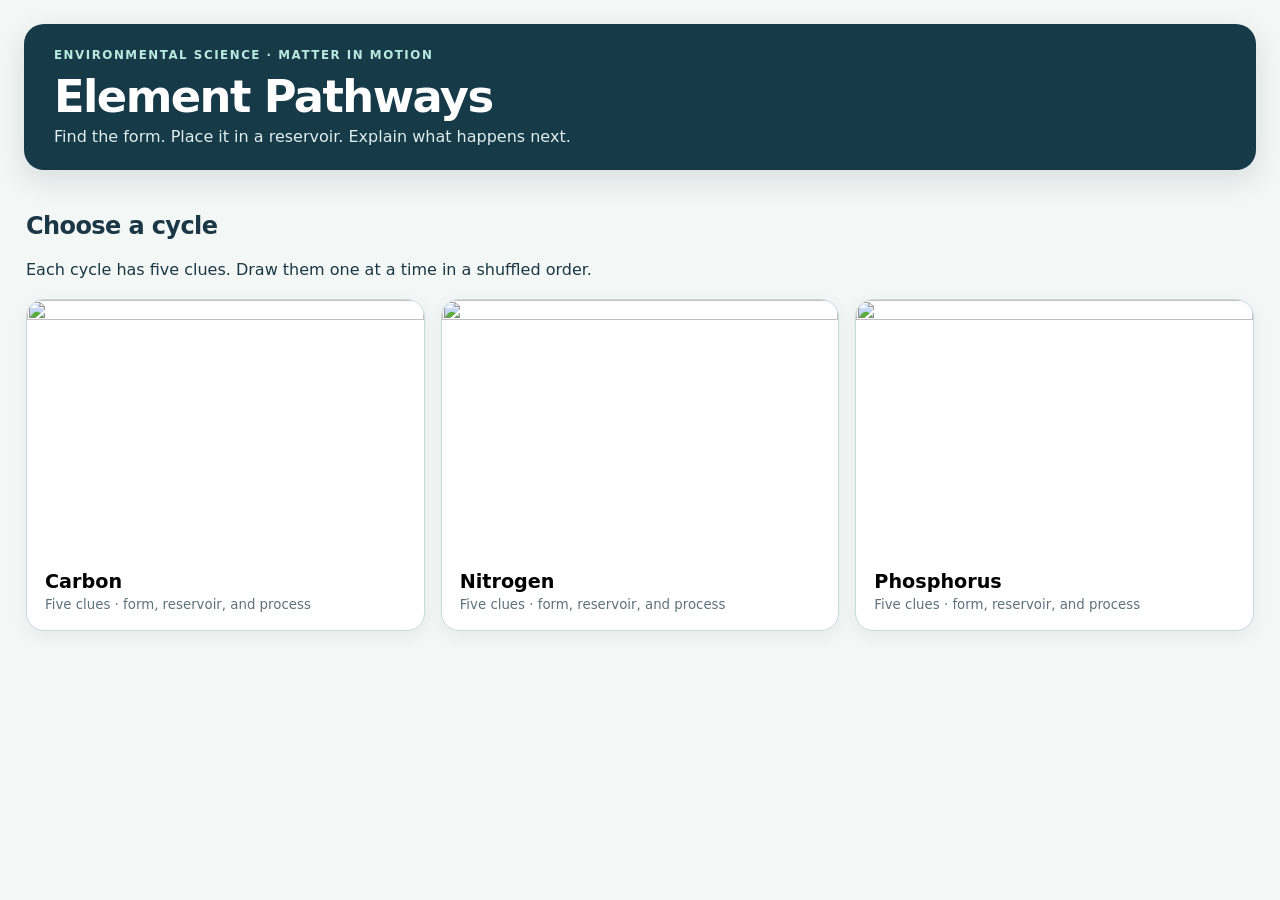
==== index.html @ eac4a528 "Add files via upload" ====
<!doctype html>
<html lang="en">
<head>
  <meta charset="utf-8">
  <meta name="viewport" content="width=device-width, initial-scale=1">
  <meta name="theme-color" content="#173a49">
  <title>Element Pathways</title>
  <link rel="stylesheet" href="styles.css">
  <script src="game.js" defer></script>
</head>
<body>
  <main class="shell">
    <header class="masthead"><div><p class="eyebrow">Environmental science · matter in motion</p><h1>Element Pathways</h1><p>Find the form. Place it in a reservoir. Explain what happens next.</p></div><button id="change-cycle" class="ghost" hidden>Change cycle</button></header>
    <section id="chooser" aria-labelledby="choose-title">
      <h2 id="choose-title">Choose a cycle</h2><p>Each cycle has five clues. Draw them one at a time in a shuffled order.</p>
      <div id="cycle-choices" class="cycle-choices"></div>
    </section>
    <section id="game" hidden aria-label="Cycle game">
      <div class="status"><div><span id="cycle-name" class="tag"></span><strong id="progress-text"></strong></div><div id="progress-dots" class="progress-dots" aria-label="Progress"></div></div>
      <div class="layout">
        <section class="workbench">
          <div class="diagram-heading"><h2>Where does it belong?</h2><p>Select a form, then click a labeled spot on the landscape. You can also drag a form onto a spot.</p></div>
          <div id="scene" class="scene"><img id="scene-image" alt="Blank cycle landscape" draggable="false"><div id="hotspots" class="hotspots"></div></div>
          <p class="scene-note">Locations are simplified examples of reservoirs. Several forms can belong to the same reservoir.</p>
        </section>
        <aside class="panel">
          <div class="card-top"><span class="pill">CLUE</span><span id="card-number"></span></div>
          <h2 id="clue-title"></h2><p id="clue-text" class="clue-text"></p>
          <div id="form-stage"><h3>1. Choose the form</h3><div id="form-options" class="form-options"></div><p id="form-hint" class="hint">Then choose its location on the image.</p></div>
          <div id="feedback" class="feedback" role="status" aria-live="polite"></div>
          <div id="reveal" class="reveal" hidden><div class="card-top"><span class="pill warm">TURN OVER THE CARD</span></div><p id="reveal-text"></p><h3 id="bonus-title">Think it through</h3><p id="bonus-question"></p><div id="bonus-options" class="bonus-options"></div><p id="bonus-feedback" class="bonus-feedback" aria-live="polite"></p><button id="next-button" class="primary" hidden>Next clue</button></div>
        </aside>
      </div>
      <section id="complete" class="complete" hidden><h2>Cycle complete</h2><p id="complete-summary"></p><button id="restart-cycle" class="primary">Play this cycle again</button><button id="pick-cycle" class="secondary">Choose another cycle</button></section>
    </section>
  </main>
</body>
</html>
---- styles.css ----
:root{font-family:system-ui,-apple-system,Segoe UI,Roboto,sans-serif;color:#1b3745;background:#f3f7f5}*{box-sizing:border-box}body{margin:0}button{font:inherit;cursor:pointer}button:focus-visible{outline:3px solid #e49a34;outline-offset:3px}.shell{max-width:1320px;margin:auto;padding:24px}.masthead{background:#173a49;color:white;padding:24px 30px;border-radius:20px;display:flex;align-items:flex-start;justify-content:space-between;gap:20px;box-shadow:0 10px 28px #16374620}.eyebrow{text-transform:uppercase;letter-spacing:.13em;font-size:.74rem;font-weight:700;color:#b7e9df;margin:0 0 8px}h1{font-size:clamp(1.8rem,4vw,2.8rem);margin:0 0 4px;letter-spacing:-.035em}.masthead p:last-child{margin:0;color:#dfeded}h2{letter-spacing:-.025em}#chooser{padding:22px 2px}.cycle-choices{display:grid;grid-template-columns:repeat(3,minmax(0,1fr));gap:16px;margin-top:20px}.cycle-choice{border:1px solid #c8d9dc;border-radius:18px;background:white;overflow:hidden;text-align:left;padding:0;box-shadow:0 5px 17px #173a4910;transition:transform .15s,box-shadow .15s}.cycle-choice:hover{transform:translateY(-3px);box-shadow:0 10px 20px #173a4920}.cycle-choice img{width:100%;aspect-ratio:1.55;object-fit:cover}.cycle-choice span{display:block;padding:14px 18px 18px}.cycle-choice strong{font-size:1.2rem}.cycle-choice small{display:block;color:#5d727b;margin-top:4px}.ghost{border:1px solid #a3c5c5;color:white;background:transparent;padding:9px 14px;border-radius:10px;white-space:nowrap}.status{display:flex;align-items:center;justify-content:space-between;gap:12px;margin:20px 0 12px}.status>div:first-child{display:flex;align-items:center;gap:12px}.tag{background:#d9ecea;color:#115c60;padding:6px 11px;border-radius:30px;font-weight:800}.progress-dots{display:flex;gap:6px}.progress-dots i{width:10px;height:10px;background:#c8d8d8;border-radius:50%}.progress-dots i.done{background:#188e83}.layout{display:grid;grid-template-columns:minmax(0,1.45fr) minmax(320px,1fr);gap:18px;align-items:start}.workbench,.panel,.complete{background:white;border:1px solid #d5e1e2;border-radius:18px;box-shadow:0 5px 18px #1637460b}.workbench{padding:14px}.diagram-heading{padding:2px 6px 12px}.diagram-heading h2{margin:0 0 2px;font-size:1.2rem}.diagram-heading p,.scene-note{font-size:.9rem;color:#536973;margin:0}.scene{position:relative;width:100%;border-radius:12px;overflow:hidden;background:#e6f4f6;line-height:0}.scene img{width:100%;height:auto;display:block}.hotspots{position:absolute;inset:0;pointer-events:none}.hotspot{pointer-events:auto;position:absolute;transform:translate(-50%,-50%);display:flex;align-items:center;gap:4px;background:#fffdf2e8;border:1.5px solid #214b58;border-radius:30px;padding:4px 7px;box-shadow:0 2px 5px #153e4780;color:#183c48;font-weight:750;font-size:clamp(.53rem,.82vw,.74rem);line-height:1.1;max-width:25%;text-align:left}.hotspot:before{content:'';flex:none;width:7px;height:7px;background:#d58328;border-radius:50%}.hotspot:hover,.hotspot:focus-visible{background:#fff0be;z-index:5}.hotspot.correct{background:#c9f0df;border-color:#208260}.hotspot.wrong{background:#ffd5ce;border-color:#bb4834}.placed{position:absolute;transform:translate(-50%,0);max-width:22%;border-radius:6px;padding:3px 5px;background:#173a49e8;color:white;font-weight:700;font-size:clamp(.49rem,.76vw,.69rem);line-height:1.1;white-space:normal;pointer-events:none}.scene-note{padding:10px 6px 0}.panel{padding:22px;min-height:460px}.card-top{display:flex;align-items:center;justify-content:space-between;color:#6b7f85;font-size:.84rem;font-weight:700}.pill{display:inline-block;background:#d8e9e8;color:#12666b;padding:4px 9px;border-radius:30px;font-size:.73rem;letter-spacing:.08em}.pill.warm{background:#f8e6c7;color:#784908}.panel h2{font-size:1.4rem;margin:13px 0 8px}.clue-text{font-size:1.04rem;line-height:1.55;margin:0 0 20px}.panel h3{font-size:1rem;margin:16px 0 10px}.form-options,.bonus-options{display:grid;gap:8px}.form-options{grid-template-columns:repeat(2,minmax(0,1fr))}.form-option,.bonus-option{border:1px solid #adc5c8;background:#f8fbfa;color:#183b48;border-radius:10px;padding:9px 10px;text-align:left;line-height:1.25}.form-option:hover,.bonus-option:hover,.form-option.selected{border-color:#0e7f7d;background:#dff2eb}.form-option.selected{box-shadow:inset 0 0 0 1px #0e7f7d}.form-option:disabled,.bonus-option:disabled{cursor:default;opacity:.75}.hint{font-size:.85rem;color:#667b80;margin:10px 0}.feedback{min-height:24px;color:#9c3e2c;font-weight:650;margin-top:12px}.feedback.good{color:#197354}.reveal{border-top:1px solid #d5e3e3;margin-top:14px;padding-top:17px}.reveal p{line-height:1.5}.bonus-option.correct{border-color:#24835d;background:#d9f2e4}.bonus-option.incorrect{border-color:#bd553e;background:#ffe4de}.bonus-feedback{min-height:22px;font-weight:650}.primary,.secondary{border:0;border-radius:10px;padding:11px 17px;font-weight:750;margin:8px 8px 0 0}.primary{background:#147c78;color:white}.secondary{background:#e1edeb;color:#164e55}.complete{padding:22px;margin-top:18px}.complete h2{margin-top:0}@media(max-width:820px){.shell{padding:10px}.masthead{border-radius:14px;padding:17px}.cycle-choices{grid-template-columns:1fr}.cycle-choice{display:flex}.cycle-choice img{width:34%;aspect-ratio:1.3}.layout{grid-template-columns:1fr}.panel{min-height:0}.hotspot{font-size:clamp(.44rem,1.7vw,.7rem);padding:2px 4px;max-width:27%}.hotspot:before{width:5px;height:5px}.placed{font-size:clamp(.42rem,1.5vw,.65rem)}.form-options{grid-template-columns:repeat(2,minmax(0,1fr))}}@media(max-width:440px){.hotspot{font-size:.43rem}.hotspot:before{display:none}.status{align-items:flex-start}.placed{font-size:.43rem}}
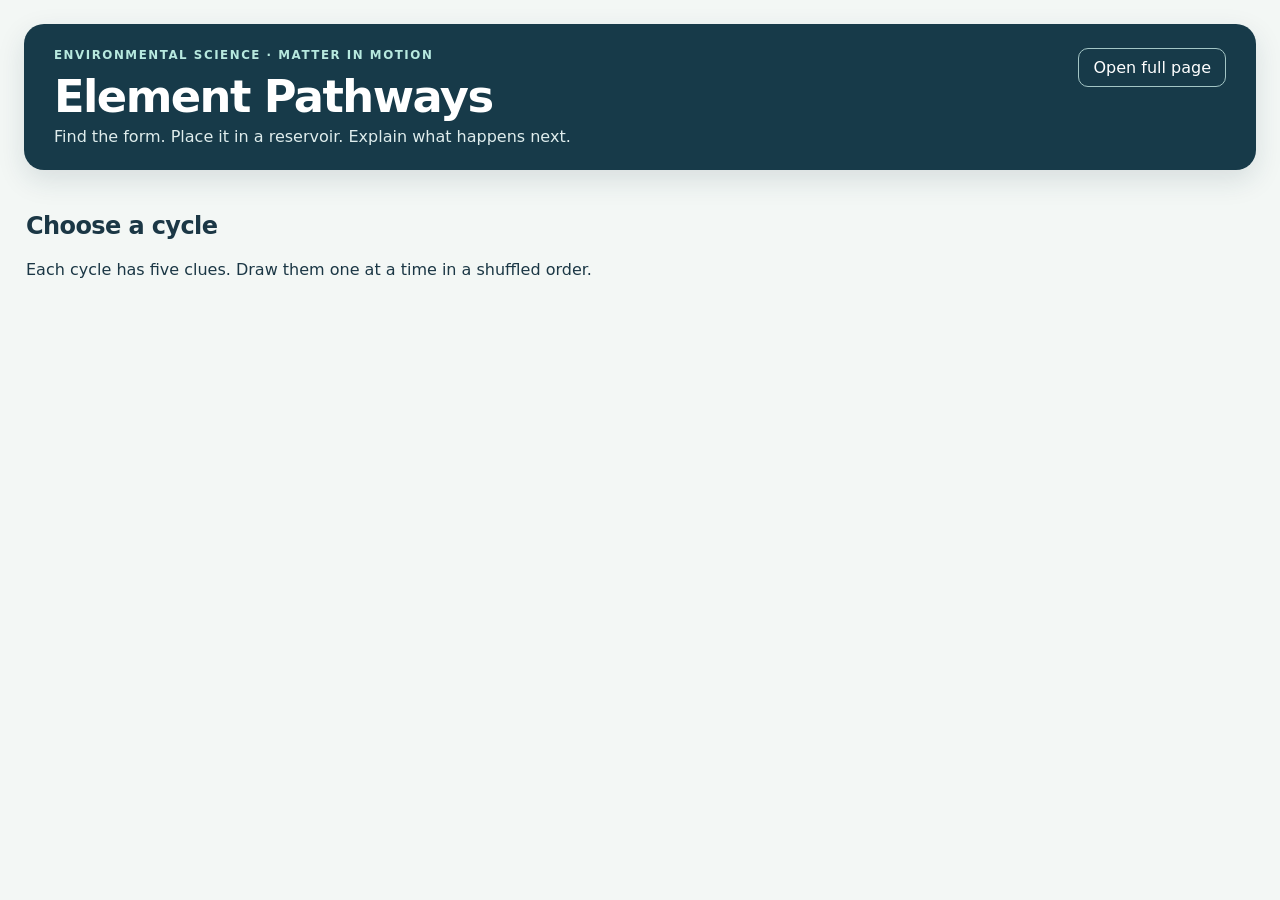
==== commit 23ed905c: "Update index.html from chatgpt "Fixed" to edit issue with background diagram picture" ====
--- a/index.html
+++ b/index.html
@@ -5,12 +5,95 @@
   <meta name="viewport" content="width=device-width, initial-scale=1">
   <meta name="theme-color" content="#173a49">
   <title>Element Pathways</title>
-  <link rel="stylesheet" href="styles.css">
-  <script src="game.js" defer></script>
+  <style>:root{font-family:system-ui,-apple-system,Segoe UI,Roboto,sans-serif;color:#1b3745;background:#f3f7f5}*{box-sizing:border-box}body{margin:0}button{font:inherit;cursor:pointer}button:focus-visible{outline:3px solid #e49a34;outline-offset:3px}.shell{max-width:1320px;margin:auto;padding:24px}.masthead{background:#173a49;color:white;padding:24px 30px;border-radius:20px;display:flex;align-items:flex-start;justify-content:space-between;gap:20px;box-shadow:0 10px 28px #16374620}.eyebrow{text-transform:uppercase;letter-spacing:.13em;font-size:.74rem;font-weight:700;color:#b7e9df;margin:0 0 8px}h1{font-size:clamp(1.8rem,4vw,2.8rem);margin:0 0 4px;letter-spacing:-.035em}.masthead p:last-child{margin:0;color:#dfeded}h2{letter-spacing:-.025em}#chooser{padding:22px 2px}.cycle-choices{display:grid;grid-template-columns:repeat(3,minmax(0,1fr));gap:16px;margin-top:20px}.cycle-choice{border:1px solid #c8d9dc;border-radius:18px;background:white;overflow:hidden;text-align:left;padding:0;box-shadow:0 5px 17px #173a4910;transition:transform .15s,box-shadow .15s}.cycle-choice:hover{transform:translateY(-3px);box-shadow:0 10px 20px #173a4920}.cycle-choice img{width:100%;aspect-ratio:1.55;object-fit:cover}.cycle-choice span{display:block;padding:14px 18px 18px}.cycle-choice strong{font-size:1.2rem}.cycle-choice small{display:block;color:#5d727b;margin-top:4px}.ghost{border:1px solid #a3c5c5;color:white;background:transparent;padding:9px 14px;border-radius:10px;white-space:nowrap}.status{display:flex;align-items:center;justify-content:space-between;gap:12px;margin:20px 0 12px}.status>div:first-child{display:flex;align-items:center;gap:12px}.tag{background:#d9ecea;color:#115c60;padding:6px 11px;border-radius:30px;font-weight:800}.progress-dots{display:flex;gap:6px}.progress-dots i{width:10px;height:10px;background:#c8d8d8;border-radius:50%}.progress-dots i.done{background:#188e83}.layout{display:grid;grid-template-columns:minmax(0,2.1fr) minmax(310px,.9fr);gap:18px;align-items:start}.workbench,.panel,.complete{background:white;border:1px solid #d5e1e2;border-radius:18px;box-shadow:0 5px 18px #1637460b}.workbench{padding:14px}.diagram-heading{padding:2px 6px 12px}.diagram-heading h2{margin:0 0 2px;font-size:1.2rem}.diagram-heading p,.scene-note{font-size:.9rem;color:#536973;margin:0}.scene{position:relative;width:100%;aspect-ratio:var(--scene-ratio,1.46);border-radius:12px;overflow:hidden;background:#e6f4f6;line-height:0}.scene img{position:absolute;inset:0;width:100%;height:100%;display:block;object-fit:fill}.hotspots{position:absolute;inset:0;pointer-events:none}.hotspot{pointer-events:auto;position:absolute;transform:translate(-50%,-50%);display:flex;align-items:center;gap:4px;background:#fffdf2e8;border:1.5px solid #214b58;border-radius:30px;padding:4px 7px;box-shadow:0 2px 5px #153e4780;color:#183c48;font-weight:750;font-size:clamp(.68rem,1vw,.84rem);line-height:1.1;max-width:25%;text-align:left}.hotspot:before{content:'';flex:none;width:7px;height:7px;background:#d58328;border-radius:50%}.hotspot:hover,.hotspot:focus-visible{background:#fff0be;z-index:5}.hotspot.correct{background:#c9f0df;border-color:#208260}.hotspot.wrong{background:#ffd5ce;border-color:#bb4834}.placed{position:absolute;transform:translate(-50%,0);max-width:22%;border-radius:6px;padding:3px 5px;background:#173a49e8;color:white;font-weight:700;font-size:clamp(.49rem,.76vw,.69rem);line-height:1.1;white-space:normal;pointer-events:none}.scene-note{padding:10px 6px 0}.panel{padding:22px;min-height:460px}.card-top{display:flex;align-items:center;justify-content:space-between;color:#6b7f85;font-size:.84rem;font-weight:700}.pill{display:inline-block;background:#d8e9e8;color:#12666b;padding:4px 9px;border-radius:30px;font-size:.73rem;letter-spacing:.08em}.pill.warm{background:#f8e6c7;color:#784908}.panel h2{font-size:1.4rem;margin:13px 0 8px}.clue-text{font-size:1.04rem;line-height:1.55;margin:0 0 20px}.panel h3{font-size:1rem;margin:16px 0 10px}.form-options,.bonus-options{display:grid;gap:8px}.form-options{grid-template-columns:repeat(2,minmax(0,1fr))}.form-option,.bonus-option{border:1px solid #adc5c8;background:#f8fbfa;color:#183b48;border-radius:10px;padding:9px 10px;text-align:left;line-height:1.25}.form-option:hover,.bonus-option:hover,.form-option.selected{border-color:#0e7f7d;background:#dff2eb}.form-option.selected{box-shadow:inset 0 0 0 1px #0e7f7d}.form-option:disabled,.bonus-option:disabled{cursor:default;opacity:.75}.hint{font-size:.85rem;color:#667b80;margin:10px 0}.feedback{min-height:24px;color:#9c3e2c;font-weight:650;margin-top:12px}.feedback.good{color:#197354}.reveal{border-top:1px solid #d5e3e3;margin-top:14px;padding-top:17px}.reveal p{line-height:1.5}.bonus-option.correct{border-color:#24835d;background:#d9f2e4}.bonus-option.incorrect{border-color:#bd553e;background:#ffe4de}.bonus-feedback{min-height:22px;font-weight:650}.primary,.secondary{border:0;border-radius:10px;padding:11px 17px;font-weight:750;margin:8px 8px 0 0}.primary{background:#147c78;color:white}.secondary{background:#e1edeb;color:#164e55}.complete{padding:22px;margin-top:18px}.complete h2{margin-top:0}@media(max-width:820px){.shell{padding:10px}.masthead{border-radius:14px;padding:17px}.cycle-choices{grid-template-columns:1fr}.cycle-choice{display:flex}.cycle-choice img{width:34%;aspect-ratio:1.3}.layout{grid-template-columns:1fr}.panel{min-height:0}.hotspot{font-size:clamp(.55rem,1.7vw,.72rem);padding:2px 4px;max-width:27%}.hotspot:before{width:5px;height:5px}.placed{font-size:clamp(.42rem,1.5vw,.65rem)}.form-options{grid-template-columns:repeat(2,minmax(0,1fr))}}@media(max-width:440px){.hotspot{font-size:.55rem}.hotspot:before{display:none}.status{align-items:flex-start}.placed{font-size:.43rem}}
+.header-actions{display:flex;gap:8px;align-items:center;flex-wrap:wrap}.header-actions a{text-decoration:none;display:inline-block}.header-actions a:hover{background:#ffffff22}
+</style>
+  <script defer>/* Edit the cycles object to change clues, answers, or locations. Coordinates are percentages of each image. */
+const cycles = {
+  carbon: {
+    title: 'Carbon', ratio: '1543 / 1238', image: '[data-uri]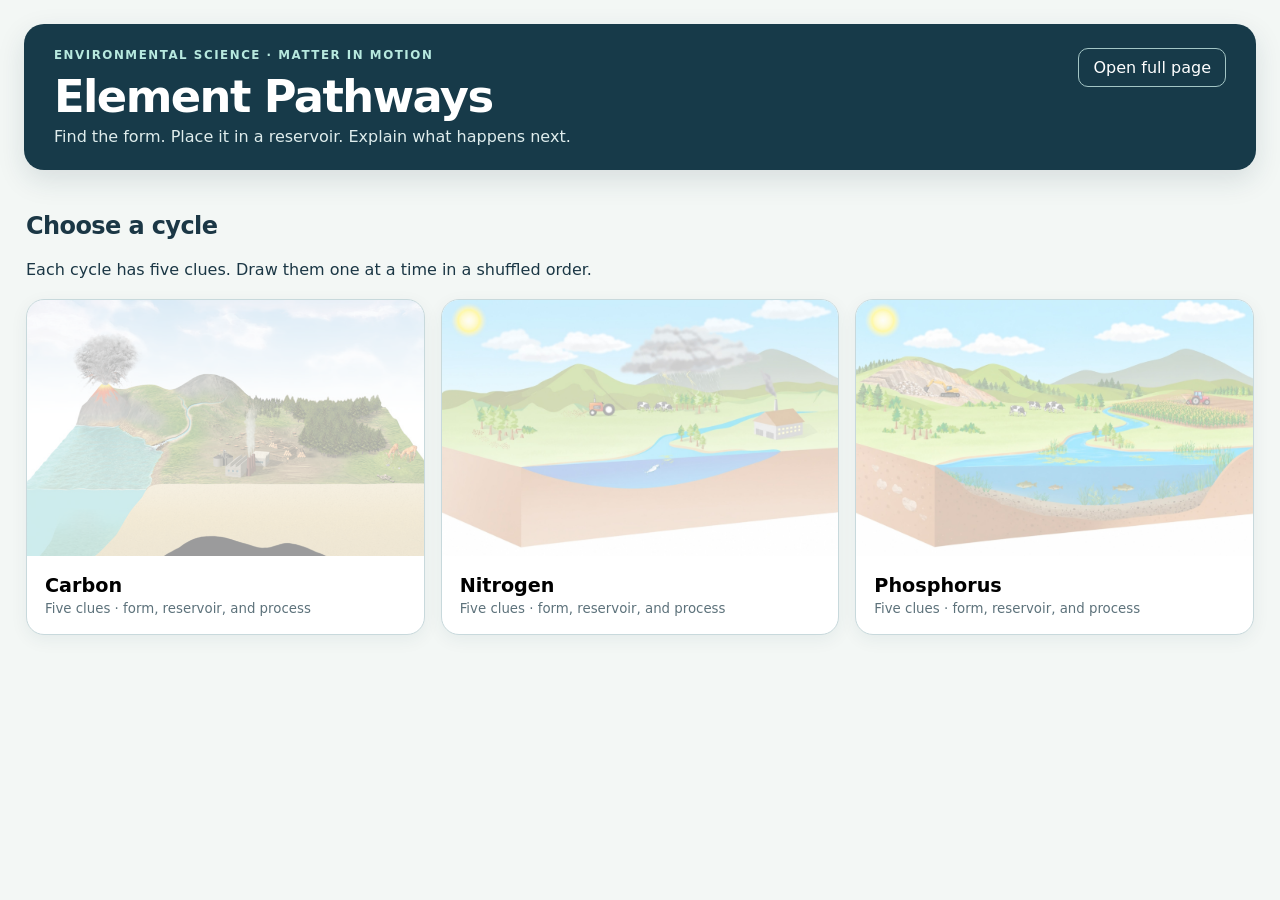
==== commit e1ceef95: "Update 2 index.html" ====
--- a/index.html
+++ b/index.html
@@ -1,121 +1,123 @@
-<!doctype html>
-<html lang="en">
-<head>
-  <meta charset="utf-8">
-  <meta name="viewport" content="width=device-width, initial-scale=1">
-  <meta name="theme-color" content="#173a49">
-  <title>Element Pathways</title>
-  <style>:root{font-family:system-ui,-apple-system,Segoe UI,Roboto,sans-serif;color:#1b3745;background:#f3f7f5}*{box-sizing:border-box}body{margin:0}button{font:inherit;cursor:pointer}button:focus-visible{outline:3px solid #e49a34;outline-offset:3px}.shell{max-width:1320px;margin:auto;padding:24px}.masthead{background:#173a49;color:white;padding:24px 30px;border-radius:20px;display:flex;align-items:flex-start;justify-content:space-between;gap:20px;box-shadow:0 10px 28px #16374620}.eyebrow{text-transform:uppercase;letter-spacing:.13em;font-size:.74rem;font-weight:700;color:#b7e9df;margin:0 0 8px}h1{font-size:clamp(1.8rem,4vw,2.8rem);margin:0 0 4px;letter-spacing:-.035em}.masthead p:last-child{margin:0;color:#dfeded}h2{letter-spacing:-.025em}#chooser{padding:22px 2px}.cycle-choices{display:grid;grid-template-columns:repeat(3,minmax(0,1fr));gap:16px;margin-top:20px}.cycle-choice{border:1px solid #c8d9dc;border-radius:18px;background:white;overflow:hidden;text-align:left;padding:0;box-shadow:0 5px 17px #173a4910;transition:transform .15s,box-shadow .15s}.cycle-choice:hover{transform:translateY(-3px);box-shadow:0 10px 20px #173a4920}.cycle-choice img{width:100%;aspect-ratio:1.55;object-fit:cover}.cycle-choice span{display:block;padding:14px 18px 18px}.cycle-choice strong{font-size:1.2rem}.cycle-choice small{display:block;color:#5d727b;margin-top:4px}.ghost{border:1px solid #a3c5c5;color:white;background:transparent;padding:9px 14px;border-radius:10px;white-space:nowrap}.status{display:flex;align-items:center;justify-content:space-between;gap:12px;margin:20px 0 12px}.status>div:first-child{display:flex;align-items:center;gap:12px}.tag{background:#d9ecea;color:#115c60;padding:6px 11px;border-radius:30px;font-weight:800}.progress-dots{display:flex;gap:6px}.progress-dots i{width:10px;height:10px;background:#c8d8d8;border-radius:50%}.progress-dots i.done{background:#188e83}.layout{display:grid;grid-template-columns:minmax(0,2.1fr) minmax(310px,.9fr);gap:18px;align-items:start}.workbench,.panel,.complete{background:white;border:1px solid #d5e1e2;border-radius:18px;box-shadow:0 5px 18px #1637460b}.workbench{padding:14px}.diagram-heading{padding:2px 6px 12px}.diagram-heading h2{margin:0 0 2px;font-size:1.2rem}.diagram-heading p,.scene-note{font-size:.9rem;color:#536973;margin:0}.scene{position:relative;width:100%;aspect-ratio:var(--scene-ratio,1.46);border-radius:12px;overflow:hidden;background:#e6f4f6;line-height:0}.scene img{position:absolute;inset:0;width:100%;height:100%;display:block;object-fit:fill}.hotspots{position:absolute;inset:0;pointer-events:none}.hotspot{pointer-events:auto;position:absolute;transform:translate(-50%,-50%);display:flex;align-items:center;gap:4px;background:#fffdf2e8;border:1.5px solid #214b58;border-radius:30px;padding:4px 7px;box-shadow:0 2px 5px #153e4780;color:#183c48;font-weight:750;font-size:clamp(.68rem,1vw,.84rem);line-height:1.1;max-width:25%;text-align:left}.hotspot:before{content:'';flex:none;width:7px;height:7px;background:#d58328;border-radius:50%}.hotspot:hover,.hotspot:focus-visible{background:#fff0be;z-index:5}.hotspot.correct{background:#c9f0df;border-color:#208260}.hotspot.wrong{background:#ffd5ce;border-color:#bb4834}.placed{position:absolute;transform:translate(-50%,0);max-width:22%;border-radius:6px;padding:3px 5px;background:#173a49e8;color:white;font-weight:700;font-size:clamp(.49rem,.76vw,.69rem);line-height:1.1;white-space:normal;pointer-events:none}.scene-note{padding:10px 6px 0}.panel{padding:22px;min-height:460px}.card-top{display:flex;align-items:center;justify-content:space-between;color:#6b7f85;font-size:.84rem;font-weight:700}.pill{display:inline-block;background:#d8e9e8;color:#12666b;padding:4px 9px;border-radius:30px;font-size:.73rem;letter-spacing:.08em}.pill.warm{background:#f8e6c7;color:#784908}.panel h2{font-size:1.4rem;margin:13px 0 8px}.clue-text{font-size:1.04rem;line-height:1.55;margin:0 0 20px}.panel h3{font-size:1rem;margin:16px 0 10px}.form-options,.bonus-options{display:grid;gap:8px}.form-options{grid-template-columns:repeat(2,minmax(0,1fr))}.form-option,.bonus-option{border:1px solid #adc5c8;background:#f8fbfa;color:#183b48;border-radius:10px;padding:9px 10px;text-align:left;line-height:1.25}.form-option:hover,.bonus-option:hover,.form-option.selected{border-color:#0e7f7d;background:#dff2eb}.form-option.selected{box-shadow:inset 0 0 0 1px #0e7f7d}.form-option:disabled,.bonus-option:disabled{cursor:default;opacity:.75}.hint{font-size:.85rem;color:#667b80;margin:10px 0}.feedback{min-height:24px;color:#9c3e2c;font-weight:650;margin-top:12px}.feedback.good{color:#197354}.reveal{border-top:1px solid #d5e3e3;margin-top:14px;padding-top:17px}.reveal p{line-height:1.5}.bonus-option.correct{border-color:#24835d;background:#d9f2e4}.bonus-option.incorrect{border-color:#bd553e;background:#ffe4de}.bonus-feedback{min-height:22px;font-weight:650}.primary,.secondary{border:0;border-radius:10px;padding:11px 17px;font-weight:750;margin:8px 8px 0 0}.primary{background:#147c78;color:white}.secondary{background:#e1edeb;color:#164e55}.complete{padding:22px;margin-top:18px}.complete h2{margin-top:0}@media(max-width:820px){.shell{padding:10px}.masthead{border-radius:14px;padding:17px}.cycle-choices{grid-template-columns:1fr}.cycle-choice{display:flex}.cycle-choice img{width:34%;aspect-ratio:1.3}.layout{grid-template-columns:1fr}.panel{min-height:0}.hotspot{font-size:clamp(.55rem,1.7vw,.72rem);padding:2px 4px;max-width:27%}.hotspot:before{width:5px;height:5px}.placed{font-size:clamp(.42rem,1.5vw,.65rem)}.form-options{grid-template-columns:repeat(2,minmax(0,1fr))}}@media(max-width:440px){.hotspot{font-size:.55rem}.hotspot:before{display:none}.status{align-items:flex-start}.placed{font-size:.43rem}}
-.header-actions{display:flex;gap:8px;align-items:center;flex-wrap:wrap}.header-actions a{text-decoration:none;display:inline-block}.header-actions a:hover{background:#ffffff22}
-</style>
-  <script defer>/* Edit the cycles object to change clues, answers, or locations. Coordinates are percentages of each image. */
-const cycles = {
-  carbon: {
-    title: 'Carbon', ratio: '1543 / 1238', image: '[data-uri]